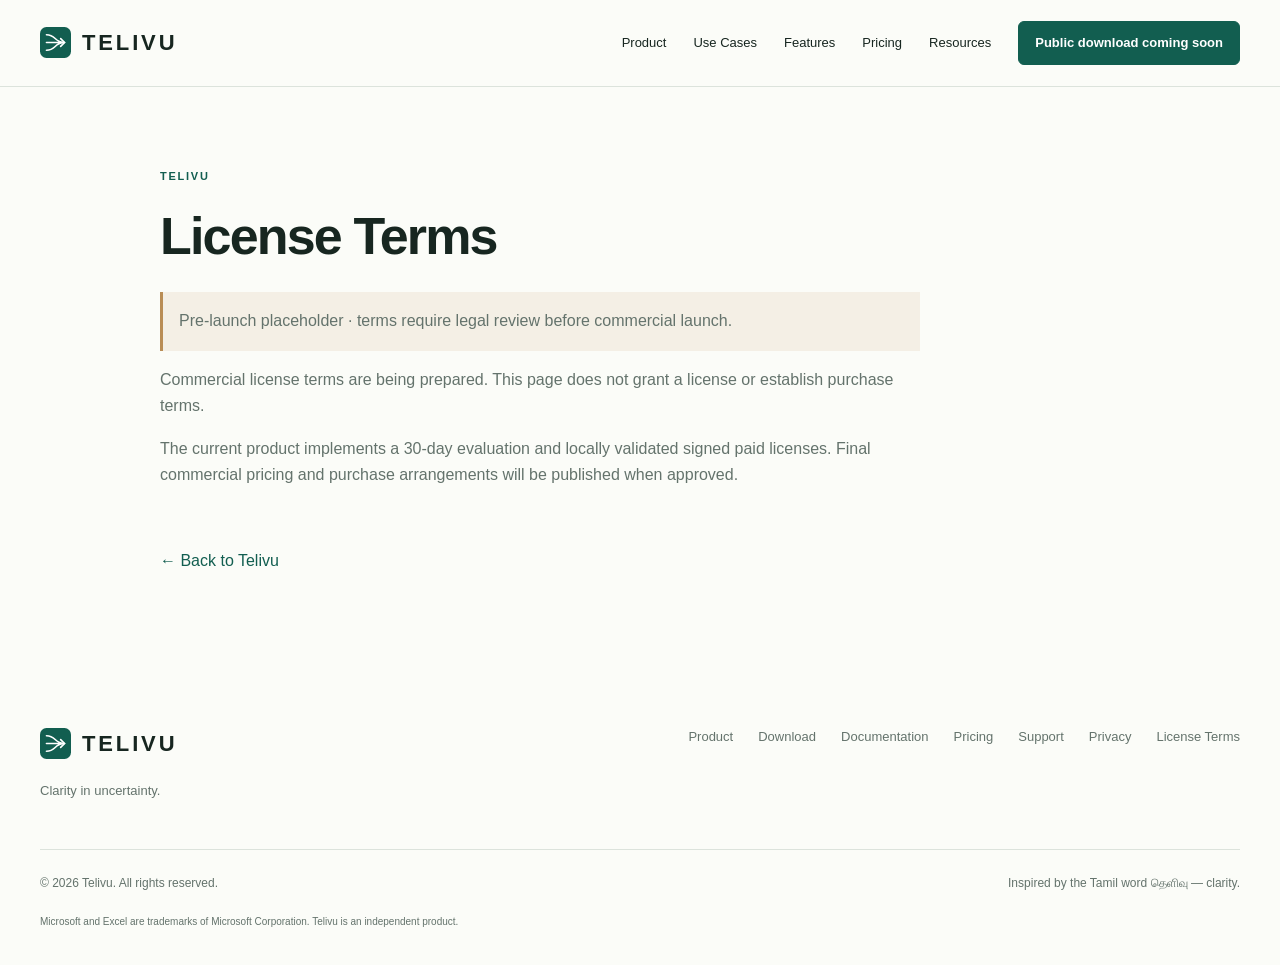
==== site/license/index.html @ a1685211 "Publish Telivu product website" ====
<!doctype html><html lang="en"><head>
<meta charset="utf-8"><meta name="viewport" content="width=device-width, initial-scale=1">
<title>License Terms — Telivu</title>
<meta name="description" content="Simulation, scenario analysis, optimization and statistical process control directly inside Microsoft Excel. Turn uncertainty into better decisions with Telivu.">
<meta property="og:type" content="website"><meta property="og:title" content="Telivu — Decision Analysis for Excel"><meta property="og:description" content="Clarity in uncertainty. Decision analysis for Excel.">
<meta name="twitter:card" content="summary_large_image"><meta name="twitter:title" content="Telivu — Decision Analysis for Excel"><meta name="twitter:description" content="Simulation, scenarios, optimization and process control for Excel."><meta name="theme-color" content="#125e50">
<link rel="icon" href="../assets/brand/mark.svg" type="image/svg+xml"><link rel="stylesheet" href="../css/site.css"><script src="../site-config.js" defer></script><script src="../js/site.js" defer></script>
</head><body>
<a class="skip" href="#main">Skip to content</a>
<header class="header"><div class="wrap nav"><a class="brand" href="../index.html" aria-label="Telivu home"><img src="../assets/brand/mark.svg" width="31" height="31" alt="">TELIVU</a><button class="menu-toggle" aria-controls="navigation" aria-expanded="false" hidden>Menu <span aria-hidden="true">☰</span></button><nav id="navigation" aria-label="Main navigation"><a href="../index.html#product">Product</a><a href="../index.html#use-cases">Use Cases</a><a href="../index.html#features">Features</a><a href="../index.html#pricing">Pricing</a><a href="../resources/">Resources</a><a class="button small" data-download href="../index.html#download">Public download coming soon</a></nav></div></header>
<main id="main" class="wrap document"><p class="eyebrow">TELIVU</p><h1>License Terms</h1><p class="notice">Pre-launch placeholder · terms require legal review before commercial launch.</p><p>Commercial license terms are being prepared. This page does not grant a license or establish purchase terms.</p><p>The current product implements a 30-day evaluation and locally validated signed paid licenses. Final commercial pricing and purchase arrangements will be published when approved.</p><p class="back"><a href="../index.html">← Back to Telivu</a></p></main><footer class="footer"><div class="wrap"><div class="footer-top"><div><a class="brand" href="../index.html"><img src="../assets/brand/mark.svg" width="31" height="31" alt="">TELIVU</a><p>Clarity in uncertainty.</p></div><nav aria-label="Footer"><a href="../index.html#product">Product</a><a href="../index.html#download">Download</a><a href="../resources/documentation/">Documentation</a><a href="../index.html#pricing">Pricing</a><a href="../support/">Support</a><a href="../privacy/">Privacy</a><a href="../license/">License Terms</a></nav></div><div class="footer-bottom"><span>© 2026 Telivu. All rights reserved.</span><span>Inspired by the Tamil word <span lang="ta">தெளிவு</span> — clarity.</span></div><p class="fine">Microsoft and Excel are trademarks of Microsoft Corporation. Telivu is an independent product.</p></div></footer>
</body></html>
---- site/css/site.css ----
:root{--ink:#172620;--muted:#64736c;--green:#125e50;--line:#dce3dc;--paper:#fbfcf8;--tint:#f0f4ee;font-family:Inter,"Segoe UI",Arial,sans-serif;color:var(--ink);background:var(--paper);font-synthesis:none}*{box-sizing:border-box}html{scroll-behavior:smooth;scroll-padding-top:100px}body{margin:0;font-size:16px;line-height:1.65}a{color:var(--green);text-decoration:none}a:hover{text-decoration:underline}button{font:inherit}img{max-width:100%;height:auto}h1,h2,h3,p{margin-top:0}h1,h2,h3{line-height:1.12;font-weight:550;letter-spacing:-.035em}h1{font-size:clamp(48px,5.2vw,78px);margin-bottom:27px}h2{font-size:clamp(32px,3.4vw,48px);margin-bottom:26px}h3{font-size:23px;line-height:1.3}p{color:var(--muted)}em{font-style:normal;color:var(--green)}.wrap{width:min(1240px,calc(100% - 80px));margin-inline:auto}.section{padding-block:100px}.eyebrow{font-size:11px;font-weight:700;letter-spacing:.16em;color:var(--green);margin-bottom:22px}.lead{font-size:18px;line-height:1.75;max-width:550px}.section-lead{font-size:18px;max-width:790px;margin-bottom:38px}.muted{color:var(--muted)}.fine{font-size:12px;line-height:1.65}.header{position:sticky;top:0;z-index:10;background:rgba(251,252,248,.97);border-bottom:1px solid var(--line)}.nav{min-height:86px;display:flex;align-items:center;justify-content:space-between;gap:22px}.brand{display:inline-flex;align-items:center;gap:11px;font-weight:700;font-size:22px;letter-spacing:.13em;color:var(--ink)}.brand:hover{text-decoration:none}.nav nav{display:flex;align-items:center;gap:27px}.nav nav>a{font-size:13px;color:var(--ink)}.button{display:inline-flex;align-items:center;justify-content:center;gap:10px;padding:15px 23px;background:var(--green);color:white;border:1px solid var(--green);border-radius:6px;font-size:13px;font-weight:600;line-height:1.4;transition:background .2s,transform .2s;text-align:center}.button:hover{background:#0c493d;color:white;text-decoration:none;transform:translateY(-2px)}.nav nav>.button{color:white}.button.secondary{background:transparent;color:var(--green);border-color:#c6d1c9}.button.secondary:hover{background:#e8eee7}.button.small{padding:12px 16px}.actions{display:flex;flex-wrap:wrap;gap:13px}.hero{display:grid;grid-template-columns:1fr 1fr;gap:55px;align-items:center;padding-block:90px 80px}.hero-copy{min-width:0}.hero .lead{font-size:17px;margin-bottom:30px}.compatibility{font-size:12px;margin:20px 0 3px}.capabilities{font-size:13px;color:var(--green);margin-top:34px;font-weight:600;letter-spacing:.04em}.capabilities span{margin:0 10px;color:#65746c}.hero-visual{background:white;border:1px solid var(--line);border-radius:12px;box-shadow:0 24px 65px #24463110;transform:rotate(-1deg);overflow:hidden}.visual-top{padding:18px 23px;border-bottom:1px solid var(--line);display:flex;align-items:center;gap:8px;font-size:11px;color:var(--muted);flex-wrap:wrap}.dot{width:6px;height:6px;background:var(--green);border-radius:50%}.example{font-size:8px;letter-spacing:.07em;margin-left:auto;color:var(--green)}.visual-heading{padding:28px 30px 0}.visual-heading>span{display:block;color:var(--muted);font-size:12px;margin-bottom:10px}.visual-heading strong{font-size:27px;line-height:1.2;font-weight:550;letter-spacing:-.02em}.probability-chart{width:100%;display:block;padding:8px 18px 0}.metric-row{display:grid;grid-template-columns:1fr 1fr 1.2fr;margin:5px 26px 0;padding-top:20px;border-top:1px solid var(--line);gap:12px}.metric-row span{display:block;font-size:10px;color:var(--muted)}.metric-row strong{display:block;font-size:27px;font-weight:500}.metric-row small{font-size:14px}.visual-note{font-size:10px;text-align:center;margin:17px 0}.value-strip{border-block:1px solid var(--line);background:white}.value-strip>.wrap{display:flex;justify-content:space-between;gap:20px;padding-block:23px;font-size:12px;color:var(--muted)}.steps{display:grid;grid-template-columns:repeat(3,1fr);gap:50px;margin-top:55px}.step-number{display:flex;justify-content:space-between;color:var(--green);font-size:26px;border-top:1px solid var(--line);padding:18px 0 28px}.step-number span{font-size:10px;letter-spacing:.12em;align-self:center;color:var(--muted)}.steps p{font-size:14px}.steps .fine{font-size:12px}.tinted{background:var(--tint)}.section-intro{display:flex;justify-content:space-between;align-items:end;gap:40px;margin-bottom:35px}.section-intro>p{max-width:370px;font-size:15px}.section-intro h2{margin-bottom:0}.pillars{display:grid;grid-template-columns:repeat(4,1fr);gap:18px}.pillar{background:var(--paper);border:1px solid var(--line);border-radius:8px;padding:27px 25px;transition:box-shadow .2s}.pillar:hover{box-shadow:0 12px 25px #17262009}.pillar-label{font-size:12px;font-weight:650;letter-spacing:.09em;color:var(--green);display:flex;align-items:center;gap:12px;margin-bottom:34px}.pillar-label>span{background:#e3ebe2;padding:5px 8px;font-size:10px;border-radius:4px}.pillar h3{font-size:21px;min-height:108px}.pillar ul,.price-card ul{list-style:none;padding:0;margin:0;font-size:13px;color:var(--muted)}.pillar li{padding:10px 0;border-top:1px solid var(--line);line-height:1.5}.product-shot{margin:40px 0 24px;padding:16px;background:#e9eeea;border:1px solid var(--line);border-radius:10px}.shot-heading{display:flex;justify-content:space-between;gap:15px;margin:0 4px 14px;font-size:12px}.shot-heading span:last-child{font-size:9px;letter-spacing:.1em;color:var(--muted)}.product-shot img{display:block;width:100%;max-width:1000px;margin:auto;border-radius:4px}.product-shot figcaption{font-size:12px;color:var(--muted);margin:15px 8px 0}.showcase-grid{display:grid;grid-template-columns:repeat(3,1fr);gap:18px}.showcase-card{border:1px solid var(--line);border-radius:8px;padding:25px;background:white}.showcase-card h3{font-size:20px}.showcase-card p{font-size:14px}.showcase-card img{border:1px solid var(--line);border-radius:3px}.placeholder{display:block;font-size:11px;padding:12px 15px;border:1px dashed #bac8ba;color:var(--muted);background:var(--tint)}.border-top{border-top:1px solid var(--line)}.use-cases{display:grid;grid-template-columns:repeat(3,1fr);gap:0;margin-top:45px}.use-cases article{padding:30px 27px;border-top:1px solid var(--line);border-left:1px solid var(--line)}.use-cases article:nth-child(3n+1){border-left:0}.use-cases h3{font-size:24px;max-width:280px}.use-cases p{font-size:13px}.use-cases .eyebrow{font-size:10px}.probability-section{background:#193f34;color:#f6f8f3}.probability-inner{display:grid;grid-template-columns:1.1fr 1fr;gap:100px;padding-block:80px}.probability-section .eyebrow{color:#b8d1bf}.probability-section p{color:#c5d3c9}.probability-section em{color:#bdd4a5}.old-question{font-size:17px}.probability-section h2{font-size:clamp(38px,4.3vw,60px)}.probability-inner>div>p:last-child{max-width:440px;font-size:15px}.probability-explanation{padding:35px;border:1px solid #587466;border-radius:8px;align-self:center}.large-stat{font-size:95px;line-height:1.2;font-weight:500;letter-spacing:-.05em}.large-stat span{font-size:48px}.probability-explanation h3{font-size:18px;font-weight:400}.probability-meter{height:8px;background:#456456;border-radius:3px;margin:25px 0}.probability-meter span{display:block;width:67%;height:100%;background:#b8d49c}.stat-pair{display:flex;gap:65px}.stat-pair p{font-size:12px}.stat-pair strong{display:block;font-size:26px;color:white;font-weight:500}.probability-explanation p.fine{font-size:12px;margin-bottom:0}.audiences{display:grid;grid-template-columns:repeat(5,1fr);gap:25px;margin:45px 0 60px}.audiences h3{font-size:18px}.audiences article{border-top:2px solid var(--line);padding-top:20px}.audiences p{font-size:13px}.local-panel{display:flex;gap:35px;padding:35px 40px;border:1px solid var(--line);border-radius:8px;background:var(--tint)}.local-panel p{max-width:840px;font-size:15px}.local-icon{font-size:50px;color:var(--green)}.local-panel h3{margin-bottom:10px}.pricing{display:grid;grid-template-columns:repeat(3,1fr);gap:22px}.price-card{padding:35px;border:1px solid var(--line);border-radius:8px;background:var(--paper);display:flex;flex-direction:column;align-items:start}.price-card.featured{border:1px solid var(--green);background:white}.price-card h3{font-size:29px}.price-card p{font-size:14px}.price-card li{padding:8px 0}.price-card ul{margin-bottom:30px}.price-card .button{margin-top:auto}.coming{color:var(--muted);margin-top:auto;padding-block:15px}.contact-status{margin-top:10px;margin-bottom:0}.download-panel{display:flex;justify-content:space-between;align-items:center;gap:40px;padding:50px;border:1px solid var(--line);border-radius:8px;background:white}.download-panel h2{margin-bottom:18px}.download-panel p:last-child{margin-bottom:0}.download-panel>div:last-child{max-width:300px}.download-panel .fine{margin-top:12px}.resource-links{display:grid;grid-template-columns:repeat(3,1fr);gap:16px;margin-top:30px}.resource-links>a{border:1px solid var(--line);border-radius:5px;padding:22px;display:flex;justify-content:space-between;gap:20px;font-size:14px;background:white}.faq-layout{display:grid;grid-template-columns:1fr 1.5fr;gap:80px}.faq details{border-bottom:1px solid var(--line);padding:20px 0}.faq details:first-child{border-top:1px solid var(--line)}summary{cursor:pointer;font-size:16px;font-weight:500;padding-right:20px}details p{font-size:14px;padding-top:18px;margin-bottom:0;max-width:680px}.closing{text-align:center;background:#e9f0e5;padding-block:80px}.closing .actions{justify-content:center;margin-top:28px}.footer{padding:55px 0 25px;background:var(--paper)}.footer-top{display:flex;justify-content:space-between;gap:50px}.footer-top nav{display:flex;flex-wrap:wrap;gap:18px 25px;max-width:650px;align-content:start}.footer-top nav a{font-size:13px;color:var(--muted)}.footer-top p{font-size:13px;margin-top:12px}.footer-bottom{display:flex;justify-content:space-between;gap:20px;border-top:1px solid var(--line);margin-top:35px;padding-top:24px;color:var(--muted);font-size:12px}.footer .fine{margin-top:20px;font-size:10px}.document{padding-block:80px;min-height:60vh;max-width:960px}.document h1{font-size:52px}.document h2{font-size:25px;margin-top:36px}.document p{max-width:760px}.notice{padding:16px;border-left:3px solid #b98d55;background:#f4efe5}.back{margin-top:60px}.skip{position:fixed;top:-100px;left:15px;z-index:30;padding:12px;background:white}.skip:focus{top:10px}:focus-visible{outline:3px solid #b07a30;outline-offset:5px}.menu-toggle{border:1px solid var(--line);border-radius:5px;background:white;color:var(--ink);padding:7px 12px}.curve{animation:appear 1.2s ease-out}@keyframes appear{from{opacity:0}to{opacity:1}}
@media(max-width:1100px){.wrap{width:calc(100% - 56px)}.nav nav{gap:16px}.hero{gap:30px;padding-block:70px}.pillars{grid-template-columns:repeat(2,1fr)}.pillar h3{min-height:55px}.audiences{grid-template-columns:repeat(3,1fr)}.probability-inner{gap:50px}.nav nav>.button{max-width:180px}.price-card{padding:25px}}
@media(max-width:800px){.wrap{width:calc(100% - 40px)}.nav{min-height:72px;flex-wrap:wrap;gap:0}.menu-toggle:not([hidden]){display:block}.nav nav{width:100%;flex-direction:column;align-items:stretch;gap:0;padding-bottom:20px}.nav nav[data-mobile-hidden]{display:none}.nav nav>a{padding:13px}.nav nav>.button{max-width:none;margin-top:10px}.hero{grid-template-columns:1fr;padding-block:55px;gap:40px}.hero-copy{max-width:600px}.hero-visual{max-width:610px;width:100%;transform:none}.hero h1{font-size:65px}.value-strip>.wrap{display:grid;grid-template-columns:1fr 1fr;gap:14px;font-size:11px}.section{padding-block:65px}.steps{gap:25px}.section-intro{display:block}.section-intro>p{margin-top:25px}.showcase-grid{grid-template-columns:repeat(2,1fr)}.use-cases{grid-template-columns:repeat(2,1fr)}.use-cases article:nth-child(3n+1){border-left:1px solid var(--line)}.use-cases article:nth-child(2n+1){border-left:0}.probability-inner{grid-template-columns:1fr;padding-block:60px;gap:30px}.probability-explanation{max-width:600px}.pricing{grid-template-columns:1fr}.price-card{padding:30px}.price-card h3{font-size:26px}.price-card .button,.coming{margin-top:25px}.download-panel{padding:30px;align-items:start;flex-direction:column}.resource-links{grid-template-columns:repeat(2,1fr)}.faq-layout{grid-template-columns:1fr;gap:15px}.footer-top{flex-direction:column;gap:20px}.footer-bottom{flex-direction:column;gap:10px}.document h1{font-size:42px}}
@media(max-width:480px){.hero h1{font-size:52px}.hero .lead{font-size:16px}.hero .actions{flex-direction:column;align-items:stretch}.capabilities{font-size:12px;letter-spacing:0}.capabilities span{margin:0 7px}.visual-top{padding:14px;font-size:10px}.example{width:100%;margin-left:14px}.visual-heading{padding:22px 20px 0}.visual-heading strong{font-size:24px}.metric-row{margin-inline:15px;gap:7px}.metric-row strong{font-size:23px}.metric-row span{font-size:9px}.metric-row small{font-size:12px}.steps,.pillars,.showcase-grid,.use-cases,.audiences,.resource-links{grid-template-columns:1fr}.steps{gap:20px;margin-top:30px}.step-number{padding-bottom:14px}.pillar h3{min-height:0}.pillar-label{margin-bottom:20px}.use-cases article{border-left:0!important;padding-inline:0}.local-panel{padding:25px;gap:12px}.local-icon{display:none}.audiences{gap:20px;margin-block:30px}.probability-explanation{padding:25px}.stat-pair{gap:35px}.closing{padding-block:60px}.closing .actions{flex-direction:column}.product-shot{padding:8px}.shot-heading{flex-direction:column;gap:0}.document h1{font-size:36px}}
@media(prefers-reduced-motion:reduce){html{scroll-behavior:auto}*,*::before,*::after{animation:none!important;transition:none!important}.button:hover{transform:none}}
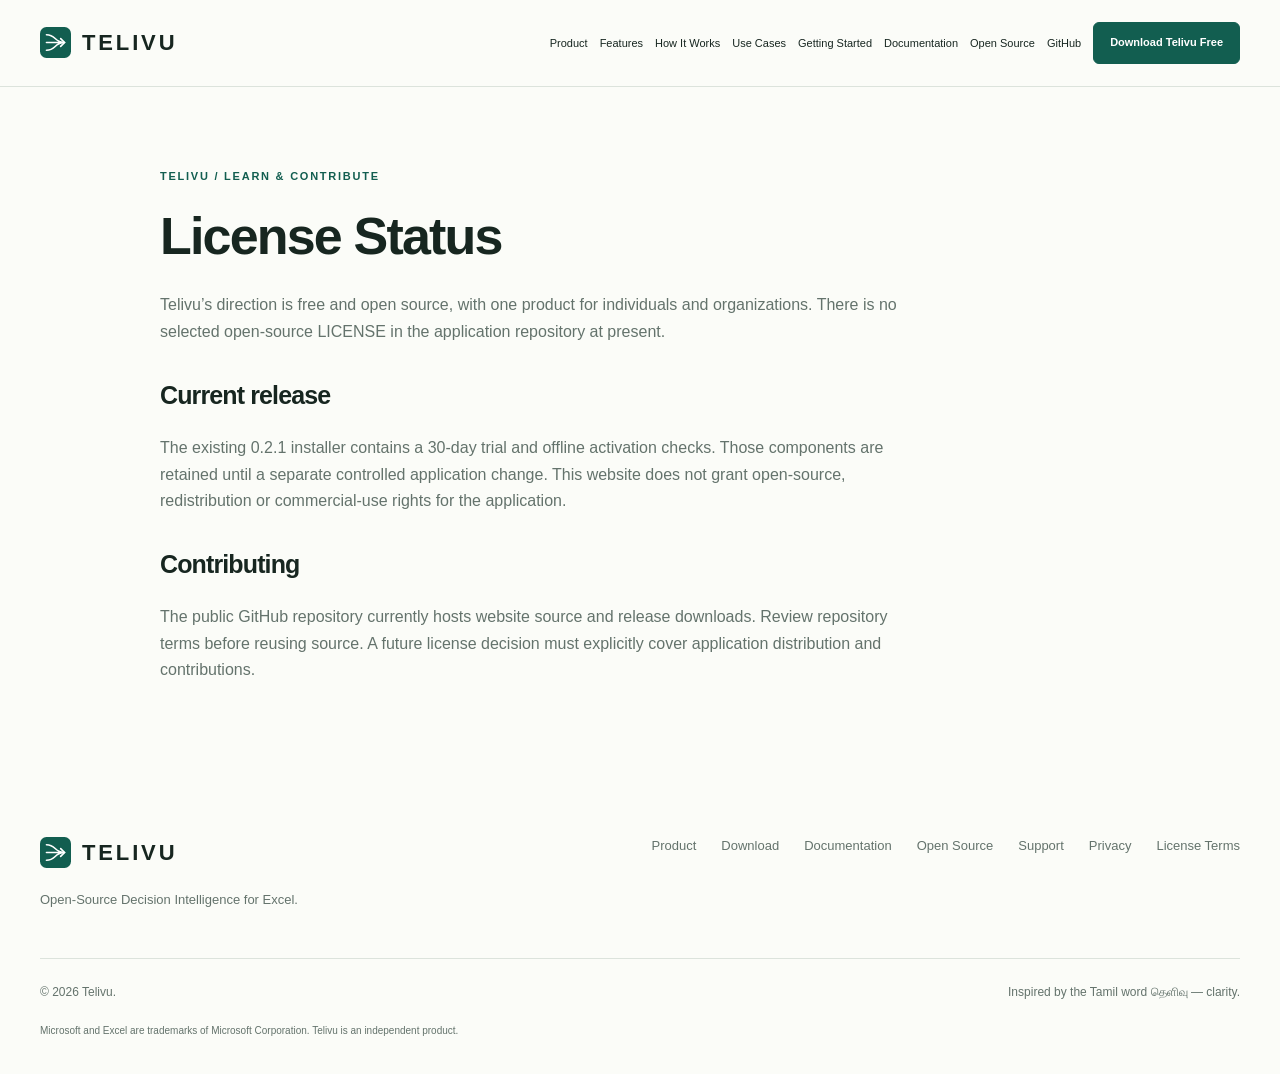
==== commit 2561b413: "Reposition Telivu and complete public documentation" ====
--- a/site/license/index.html
+++ b/site/license/index.html
@@ -1,12 +1 @@
-<!doctype html><html lang="en"><head>
-<meta charset="utf-8"><meta name="viewport" content="width=device-width, initial-scale=1">
-<title>License Terms — Telivu</title>
-<meta name="description" content="Simulation, scenario analysis, optimization and statistical process control directly inside Microsoft Excel. Turn uncertainty into better decisions with Telivu.">
-<meta property="og:type" content="website"><meta property="og:title" content="Telivu — Decision Analysis for Excel"><meta property="og:description" content="Clarity in uncertainty. Decision analysis for Excel.">
-<meta name="twitter:card" content="summary_large_image"><meta name="twitter:title" content="Telivu — Decision Analysis for Excel"><meta name="twitter:description" content="Simulation, scenarios, optimization and process control for Excel."><meta name="theme-color" content="#125e50">
-<link rel="icon" href="../assets/brand/mark.svg" type="image/svg+xml"><link rel="stylesheet" href="../css/site.css"><script src="../site-config.js" defer></script><script src="../js/site.js" defer></script>
-</head><body>
-<a class="skip" href="#main">Skip to content</a>
-<header class="header"><div class="wrap nav"><a class="brand" href="../index.html" aria-label="Telivu home"><img src="../assets/brand/mark.svg" width="31" height="31" alt="">TELIVU</a><button class="menu-toggle" aria-controls="navigation" aria-expanded="false" hidden>Menu <span aria-hidden="true">☰</span></button><nav id="navigation" aria-label="Main navigation"><a href="../index.html#product">Product</a><a href="../index.html#use-cases">Use Cases</a><a href="../index.html#features">Features</a><a href="../index.html#pricing">Pricing</a><a href="../resources/">Resources</a><a class="button small" data-download href="../index.html#download">Public download coming soon</a></nav></div></header>
-<main id="main" class="wrap document"><p class="eyebrow">TELIVU</p><h1>License Terms</h1><p class="notice">Pre-launch placeholder · terms require legal review before commercial launch.</p><p>Commercial license terms are being prepared. This page does not grant a license or establish purchase terms.</p><p>The current product implements a 30-day evaluation and locally validated signed paid licenses. Final commercial pricing and purchase arrangements will be published when approved.</p><p class="back"><a href="../index.html">← Back to Telivu</a></p></main><footer class="footer"><div class="wrap"><div class="footer-top"><div><a class="brand" href="../index.html"><img src="../assets/brand/mark.svg" width="31" height="31" alt="">TELIVU</a><p>Clarity in uncertainty.</p></div><nav aria-label="Footer"><a href="../index.html#product">Product</a><a href="../index.html#download">Download</a><a href="../resources/documentation/">Documentation</a><a href="../index.html#pricing">Pricing</a><a href="../support/">Support</a><a href="../privacy/">Privacy</a><a href="../license/">License Terms</a></nav></div><div class="footer-bottom"><span>© 2026 Telivu. All rights reserved.</span><span>Inspired by the Tamil word <span lang="ta">தெளிவு</span> — clarity.</span></div><p class="fine">Microsoft and Excel are trademarks of Microsoft Corporation. Telivu is an independent product.</p></div></footer>
-</body></html>
+<!doctype html><html lang="en"><head><meta charset="utf-8"><meta name="viewport" content="width=device-width, initial-scale=1"><title>License Status — Telivu</title><meta name="description" content="License Status for Telivu, the Excel decision intelligence toolkit."><link rel="stylesheet" href="../css/site.css"><script src="../site-config.js" defer></script><script src="../js/site.js" defer></script></head><body><header class="header"><div class="wrap nav"><a class="brand" href="../index.html"><img src="../assets/brand/mark.svg" width="31" height="31" alt="">TELIVU</a><button class="menu-toggle" aria-controls="navigation" aria-expanded="false" hidden>Menu ☰</button><nav id="navigation" aria-label="Main navigation"><a href="../index.html#product">Product</a><a href="../index.html#features">Features</a><a href="../index.html#how-it-works">How It Works</a><a href="../index.html#use-cases">Use Cases</a><a href="../index.html#getting-started">Getting Started</a><a href="../index.html#resources">Documentation</a><a href="../index.html#open-source">Open Source</a><a href="https://github.com/unrealvijay1/telivu">GitHub</a><a class="button small" data-download href="../index.html#download">Download Telivu Free</a></nav></div></header><main class="document wrap" id="main"><p class="eyebrow">TELIVU / LEARN & CONTRIBUTE</p><h1>License Status</h1><p>Telivu’s direction is free and open source, with one product for individuals and organizations. There is no selected open-source LICENSE in the application repository at present.</p><h2>Current release</h2><p>The existing 0.2.1 installer contains a 30-day trial and offline activation checks. Those components are retained until a separate controlled application change. This website does not grant open-source, redistribution or commercial-use rights for the application.</p><h2>Contributing</h2><p>The public GitHub repository currently hosts website source and release downloads. Review repository terms before reusing source. A future license decision must explicitly cover application distribution and contributions.</p></main><footer class="footer"><div class="wrap"><div class="footer-top"><div><a class="brand" href="../index.html"><img src="../assets/brand/mark.svg" width="31" height="31" alt="">TELIVU</a><p>Open-Source Decision Intelligence for Excel.</p></div><nav aria-label="Footer"><a href="../index.html#product">Product</a><a href="../index.html#download">Download</a><a href="../resources/documentation/">Documentation</a><a href="../index.html#open-source">Open Source</a><a href="../support/">Support</a><a href="../privacy/">Privacy</a><a href="../license/">License Terms</a></nav></div><div class="footer-bottom"><span>© 2026 Telivu.</span><span>Inspired by the Tamil word <span lang="ta">தெளிவு</span> — clarity.</span></div><p class="fine">Microsoft and Excel are trademarks of Microsoft Corporation. Telivu is an independent product.</p></div></footer></body></html>
--- a/site/css/site.css
+++ b/site/css/site.css
@@ -3,3 +3,6 @@
 @media(max-width:800px){.wrap{width:calc(100% - 40px)}.nav{min-height:72px;flex-wrap:wrap;gap:0}.menu-toggle:not([hidden]){display:block}.nav nav{width:100%;flex-direction:column;align-items:stretch;gap:0;padding-bottom:20px}.nav nav[data-mobile-hidden]{display:none}.nav nav>a{padding:13px}.nav nav>.button{max-width:none;margin-top:10px}.hero{grid-template-columns:1fr;padding-block:55px;gap:40px}.hero-copy{max-width:600px}.hero-visual{max-width:610px;width:100%;transform:none}.hero h1{font-size:65px}.value-strip>.wrap{display:grid;grid-template-columns:1fr 1fr;gap:14px;font-size:11px}.section{padding-block:65px}.steps{gap:25px}.section-intro{display:block}.section-intro>p{margin-top:25px}.showcase-grid{grid-template-columns:repeat(2,1fr)}.use-cases{grid-template-columns:repeat(2,1fr)}.use-cases article:nth-child(3n+1){border-left:1px solid var(--line)}.use-cases article:nth-child(2n+1){border-left:0}.probability-inner{grid-template-columns:1fr;padding-block:60px;gap:30px}.probability-explanation{max-width:600px}.pricing{grid-template-columns:1fr}.price-card{padding:30px}.price-card h3{font-size:26px}.price-card .button,.coming{margin-top:25px}.download-panel{padding:30px;align-items:start;flex-direction:column}.resource-links{grid-template-columns:repeat(2,1fr)}.faq-layout{grid-template-columns:1fr;gap:15px}.footer-top{flex-direction:column;gap:20px}.footer-bottom{flex-direction:column;gap:10px}.document h1{font-size:42px}}
 @media(max-width:480px){.hero h1{font-size:52px}.hero .lead{font-size:16px}.hero .actions{flex-direction:column;align-items:stretch}.capabilities{font-size:12px;letter-spacing:0}.capabilities span{margin:0 7px}.visual-top{padding:14px;font-size:10px}.example{width:100%;margin-left:14px}.visual-heading{padding:22px 20px 0}.visual-heading strong{font-size:24px}.metric-row{margin-inline:15px;gap:7px}.metric-row strong{font-size:23px}.metric-row span{font-size:9px}.metric-row small{font-size:12px}.steps,.pillars,.showcase-grid,.use-cases,.audiences,.resource-links{grid-template-columns:1fr}.steps{gap:20px;margin-top:30px}.step-number{padding-bottom:14px}.pillar h3{min-height:0}.pillar-label{margin-bottom:20px}.use-cases article{border-left:0!important;padding-inline:0}.local-panel{padding:25px;gap:12px}.local-icon{display:none}.audiences{gap:20px;margin-block:30px}.probability-explanation{padding:25px}.stat-pair{gap:35px}.closing{padding-block:60px}.closing .actions{flex-direction:column}.product-shot{padding:8px}.shot-heading{flex-direction:column;gap:0}.document h1{font-size:36px}}
 @media(prefers-reduced-motion:reduce){html{scroll-behavior:auto}*,*::before,*::after{animation:none!important;transition:none!important}.button:hover{transform:none}}
+
+.nav nav{gap:12px}.nav nav>a{font-size:11px}.hero-visual{margin:0}.hero h1{font-size:clamp(42px,4.5vw,68px)}.capabilities{line-height:1.9}.document li{margin-bottom:12px}.hero-visual img{display:block}.hero-visual figcaption{padding:12px}
+@media(min-width:801px) and (max-width:1250px){.nav{flex-wrap:wrap;padding-block:16px}.nav nav{flex-wrap:wrap}}
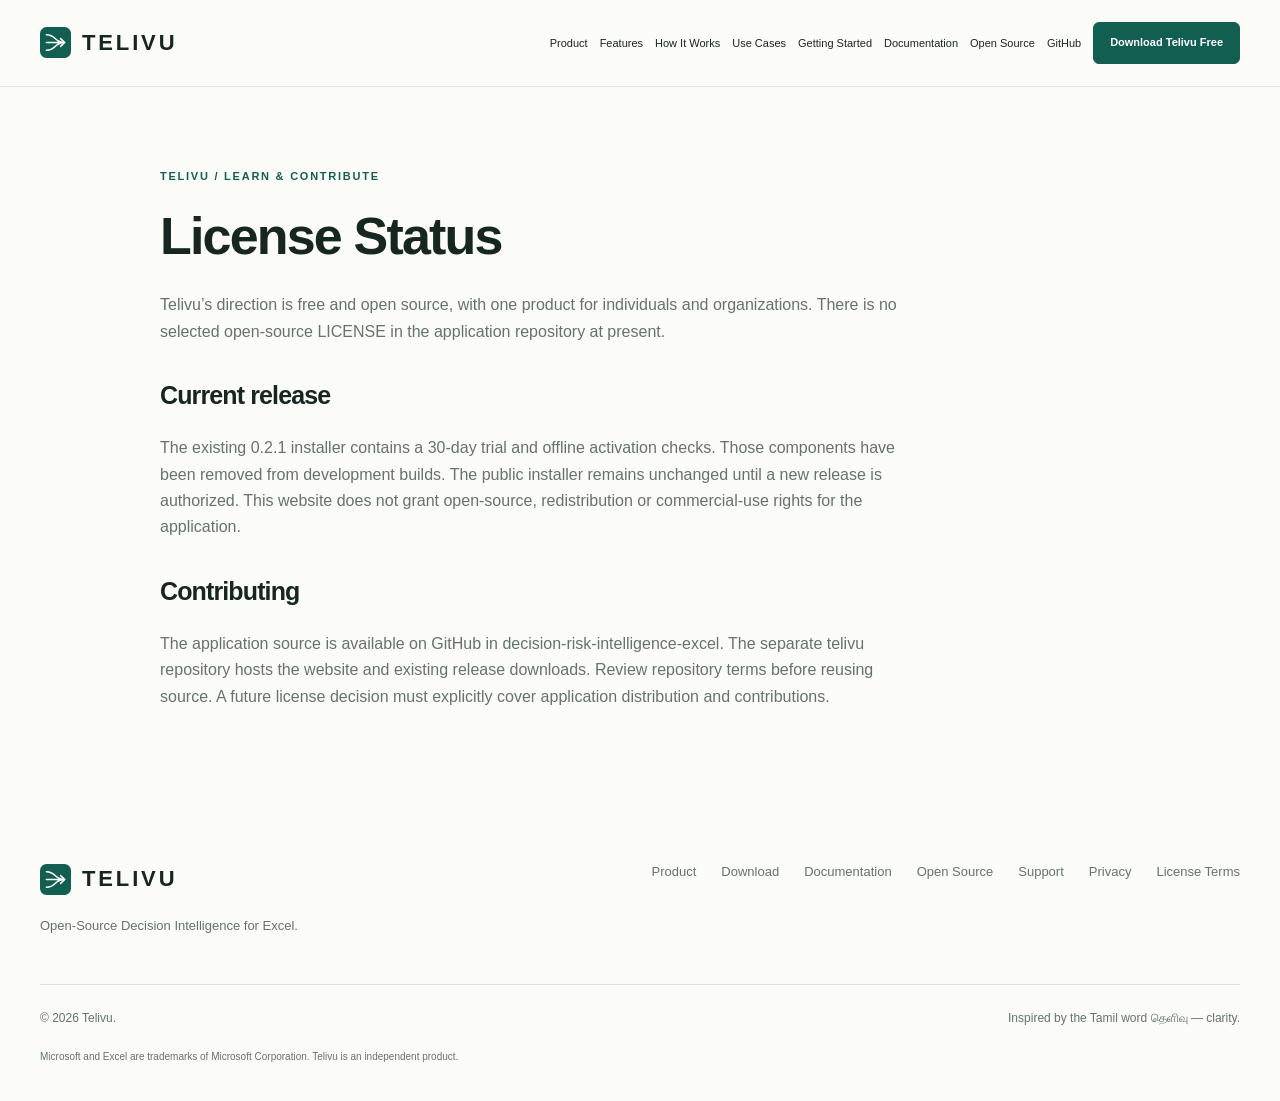
==== commit d9403f77: "Align Telivu website with activation-free development builds" ====
--- a/site/license/index.html
+++ b/site/license/index.html
@@ -1 +1 @@
-<!doctype html><html lang="en"><head><meta charset="utf-8"><meta name="viewport" content="width=device-width, initial-scale=1"><title>License Status — Telivu</title><meta name="description" content="License Status for Telivu, the Excel decision intelligence toolkit."><link rel="stylesheet" href="../css/site.css"><script src="../site-config.js" defer></script><script src="../js/site.js" defer></script></head><body><header class="header"><div class="wrap nav"><a class="brand" href="../index.html"><img src="../assets/brand/mark.svg" width="31" height="31" alt="">TELIVU</a><button class="menu-toggle" aria-controls="navigation" aria-expanded="false" hidden>Menu ☰</button><nav id="navigation" aria-label="Main navigation"><a href="../index.html#product">Product</a><a href="../index.html#features">Features</a><a href="../index.html#how-it-works">How It Works</a><a href="../index.html#use-cases">Use Cases</a><a href="../index.html#getting-started">Getting Started</a><a href="../index.html#resources">Documentation</a><a href="../index.html#open-source">Open Source</a><a href="https://github.com/unrealvijay1/telivu">GitHub</a><a class="button small" data-download href="../index.html#download">Download Telivu Free</a></nav></div></header><main class="document wrap" id="main"><p class="eyebrow">TELIVU / LEARN & CONTRIBUTE</p><h1>License Status</h1><p>Telivu’s direction is free and open source, with one product for individuals and organizations. There is no selected open-source LICENSE in the application repository at present.</p><h2>Current release</h2><p>The existing 0.2.1 installer contains a 30-day trial and offline activation checks. Those components are retained until a separate controlled application change. This website does not grant open-source, redistribution or commercial-use rights for the application.</p><h2>Contributing</h2><p>The public GitHub repository currently hosts website source and release downloads. Review repository terms before reusing source. A future license decision must explicitly cover application distribution and contributions.</p></main><footer class="footer"><div class="wrap"><div class="footer-top"><div><a class="brand" href="../index.html"><img src="../assets/brand/mark.svg" width="31" height="31" alt="">TELIVU</a><p>Open-Source Decision Intelligence for Excel.</p></div><nav aria-label="Footer"><a href="../index.html#product">Product</a><a href="../index.html#download">Download</a><a href="../resources/documentation/">Documentation</a><a href="../index.html#open-source">Open Source</a><a href="../support/">Support</a><a href="../privacy/">Privacy</a><a href="../license/">License Terms</a></nav></div><div class="footer-bottom"><span>© 2026 Telivu.</span><span>Inspired by the Tamil word <span lang="ta">தெளிவு</span> — clarity.</span></div><p class="fine">Microsoft and Excel are trademarks of Microsoft Corporation. Telivu is an independent product.</p></div></footer></body></html>+<!doctype html><html lang="en"><head><meta charset="utf-8"><meta name="viewport" content="width=device-width, initial-scale=1"><title>License Status — Telivu</title><meta name="description" content="License Status for Telivu, the Excel decision intelligence toolkit."><link rel="stylesheet" href="../css/site.css"><script src="../site-config.js" defer></script><script src="../js/site.js" defer></script></head><body><header class="header"><div class="wrap nav"><a class="brand" href="../index.html"><img src="../assets/brand/mark.svg" width="31" height="31" alt="">TELIVU</a><button class="menu-toggle" aria-controls="navigation" aria-expanded="false" hidden>Menu ☰</button><nav id="navigation" aria-label="Main navigation"><a href="../index.html#product">Product</a><a href="../index.html#features">Features</a><a href="../index.html#how-it-works">How It Works</a><a href="../index.html#use-cases">Use Cases</a><a href="../index.html#getting-started">Getting Started</a><a href="../index.html#resources">Documentation</a><a href="../index.html#open-source">Open Source</a><a href="https://github.com/unrealvijay1/decision-risk-intelligence-excel">GitHub</a><a class="button small" data-download href="../index.html#download">Download Telivu Free</a></nav></div></header><main class="document wrap" id="main"><p class="eyebrow">TELIVU / LEARN & CONTRIBUTE</p><h1>License Status</h1><p>Telivu’s direction is free and open source, with one product for individuals and organizations. There is no selected open-source LICENSE in the application repository at present.</p><h2>Current release</h2><p>The existing 0.2.1 installer contains a 30-day trial and offline activation checks. Those components have been removed from development builds. The public installer remains unchanged until a new release is authorized. This website does not grant open-source, redistribution or commercial-use rights for the application.</p><h2>Contributing</h2><p>The application source is available on GitHub in decision-risk-intelligence-excel. The separate telivu repository hosts the website and existing release downloads. Review repository terms before reusing source. A future license decision must explicitly cover application distribution and contributions.</p></main><footer class="footer"><div class="wrap"><div class="footer-top"><div><a class="brand" href="../index.html"><img src="../assets/brand/mark.svg" width="31" height="31" alt="">TELIVU</a><p>Open-Source Decision Intelligence for Excel.</p></div><nav aria-label="Footer"><a href="../index.html#product">Product</a><a href="../index.html#download">Download</a><a href="../resources/documentation/">Documentation</a><a href="../index.html#open-source">Open Source</a><a href="../support/">Support</a><a href="../privacy/">Privacy</a><a href="../license/">License Terms</a></nav></div><div class="footer-bottom"><span>© 2026 Telivu.</span><span>Inspired by the Tamil word <span lang="ta">தெளிவு</span> — clarity.</span></div><p class="fine">Microsoft and Excel are trademarks of Microsoft Corporation. Telivu is an independent product.</p></div></footer></body></html>
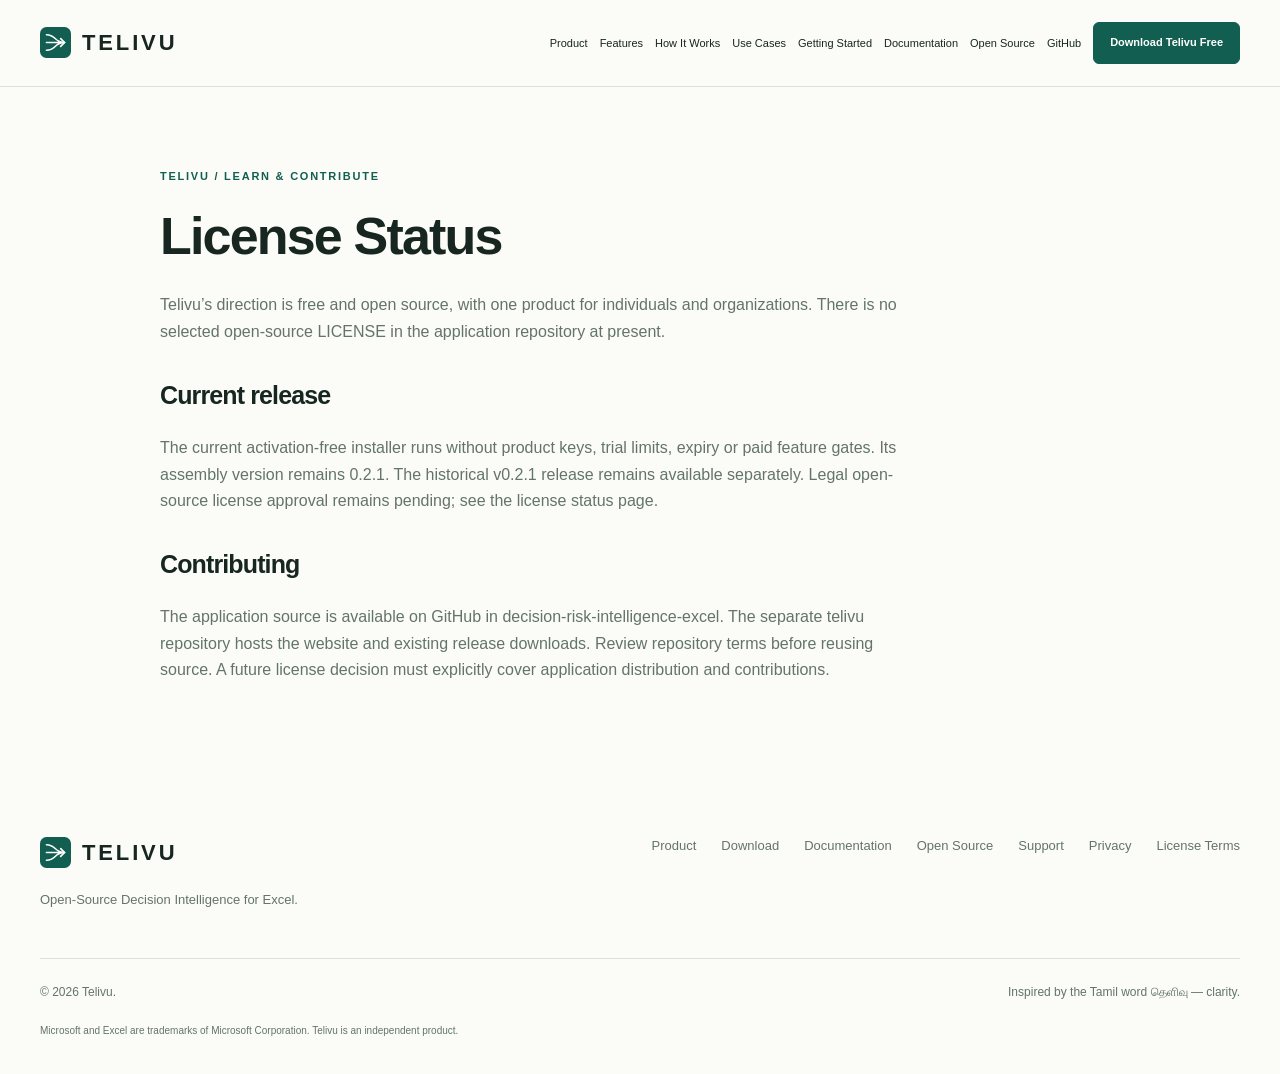
==== commit 3105e2a1: "Point website download to activation-free prerelease" ====
--- a/site/license/index.html
+++ b/site/license/index.html
@@ -1 +1 @@
-<!doctype html><html lang="en"><head><meta charset="utf-8"><meta name="viewport" content="width=device-width, initial-scale=1"><title>License Status — Telivu</title><meta name="description" content="License Status for Telivu, the Excel decision intelligence toolkit."><link rel="stylesheet" href="../css/site.css"><script src="../site-config.js" defer></script><script src="../js/site.js" defer></script></head><body><header class="header"><div class="wrap nav"><a class="brand" href="../index.html"><img src="../assets/brand/mark.svg" width="31" height="31" alt="">TELIVU</a><button class="menu-toggle" aria-controls="navigation" aria-expanded="false" hidden>Menu ☰</button><nav id="navigation" aria-label="Main navigation"><a href="../index.html#product">Product</a><a href="../index.html#features">Features</a><a href="../index.html#how-it-works">How It Works</a><a href="../index.html#use-cases">Use Cases</a><a href="../index.html#getting-started">Getting Started</a><a href="../index.html#resources">Documentation</a><a href="../index.html#open-source">Open Source</a><a href="https://github.com/unrealvijay1/decision-risk-intelligence-excel">GitHub</a><a class="button small" data-download href="../index.html#download">Download Telivu Free</a></nav></div></header><main class="document wrap" id="main"><p class="eyebrow">TELIVU / LEARN & CONTRIBUTE</p><h1>License Status</h1><p>Telivu’s direction is free and open source, with one product for individuals and organizations. There is no selected open-source LICENSE in the application repository at present.</p><h2>Current release</h2><p>The existing 0.2.1 installer contains a 30-day trial and offline activation checks. Those components have been removed from development builds. The public installer remains unchanged until a new release is authorized. This website does not grant open-source, redistribution or commercial-use rights for the application.</p><h2>Contributing</h2><p>The application source is available on GitHub in decision-risk-intelligence-excel. The separate telivu repository hosts the website and existing release downloads. Review repository terms before reusing source. A future license decision must explicitly cover application distribution and contributions.</p></main><footer class="footer"><div class="wrap"><div class="footer-top"><div><a class="brand" href="../index.html"><img src="../assets/brand/mark.svg" width="31" height="31" alt="">TELIVU</a><p>Open-Source Decision Intelligence for Excel.</p></div><nav aria-label="Footer"><a href="../index.html#product">Product</a><a href="../index.html#download">Download</a><a href="../resources/documentation/">Documentation</a><a href="../index.html#open-source">Open Source</a><a href="../support/">Support</a><a href="../privacy/">Privacy</a><a href="../license/">License Terms</a></nav></div><div class="footer-bottom"><span>© 2026 Telivu.</span><span>Inspired by the Tamil word <span lang="ta">தெளிவு</span> — clarity.</span></div><p class="fine">Microsoft and Excel are trademarks of Microsoft Corporation. Telivu is an independent product.</p></div></footer></body></html>+<!doctype html><html lang="en"><head><meta charset="utf-8"><meta name="viewport" content="width=device-width, initial-scale=1"><title>License Status — Telivu</title><meta name="description" content="License Status for Telivu, the Excel decision intelligence toolkit."><link rel="stylesheet" href="../css/site.css"><script src="../site-config.js" defer></script><script src="../js/site.js" defer></script></head><body><header class="header"><div class="wrap nav"><a class="brand" href="../index.html"><img src="../assets/brand/mark.svg" width="31" height="31" alt="">TELIVU</a><button class="menu-toggle" aria-controls="navigation" aria-expanded="false" hidden>Menu ☰</button><nav id="navigation" aria-label="Main navigation"><a href="../index.html#product">Product</a><a href="../index.html#features">Features</a><a href="../index.html#how-it-works">How It Works</a><a href="../index.html#use-cases">Use Cases</a><a href="../index.html#getting-started">Getting Started</a><a href="../index.html#resources">Documentation</a><a href="../index.html#open-source">Open Source</a><a href="https://github.com/unrealvijay1/decision-risk-intelligence-excel">GitHub</a><a class="button small" data-download href="../index.html#download">Download Telivu Free</a></nav></div></header><main class="document wrap" id="main"><p class="eyebrow">TELIVU / LEARN & CONTRIBUTE</p><h1>License Status</h1><p>Telivu’s direction is free and open source, with one product for individuals and organizations. There is no selected open-source LICENSE in the application repository at present.</p><h2>Current release</h2><p>The current activation-free installer runs without product keys, trial limits, expiry or paid feature gates. Its assembly version remains 0.2.1. The historical v0.2.1 release remains available separately. Legal open-source license approval remains pending; see the license status page.</p><h2>Contributing</h2><p>The application source is available on GitHub in decision-risk-intelligence-excel. The separate telivu repository hosts the website and existing release downloads. Review repository terms before reusing source. A future license decision must explicitly cover application distribution and contributions.</p></main><footer class="footer"><div class="wrap"><div class="footer-top"><div><a class="brand" href="../index.html"><img src="../assets/brand/mark.svg" width="31" height="31" alt="">TELIVU</a><p>Open-Source Decision Intelligence for Excel.</p></div><nav aria-label="Footer"><a href="../index.html#product">Product</a><a href="../index.html#download">Download</a><a href="../resources/documentation/">Documentation</a><a href="../index.html#open-source">Open Source</a><a href="../support/">Support</a><a href="../privacy/">Privacy</a><a href="../license/">License Terms</a></nav></div><div class="footer-bottom"><span>© 2026 Telivu.</span><span>Inspired by the Tamil word <span lang="ta">தெளிவு</span> — clarity.</span></div><p class="fine">Microsoft and Excel are trademarks of Microsoft Corporation. Telivu is an independent product.</p></div></footer></body></html>
